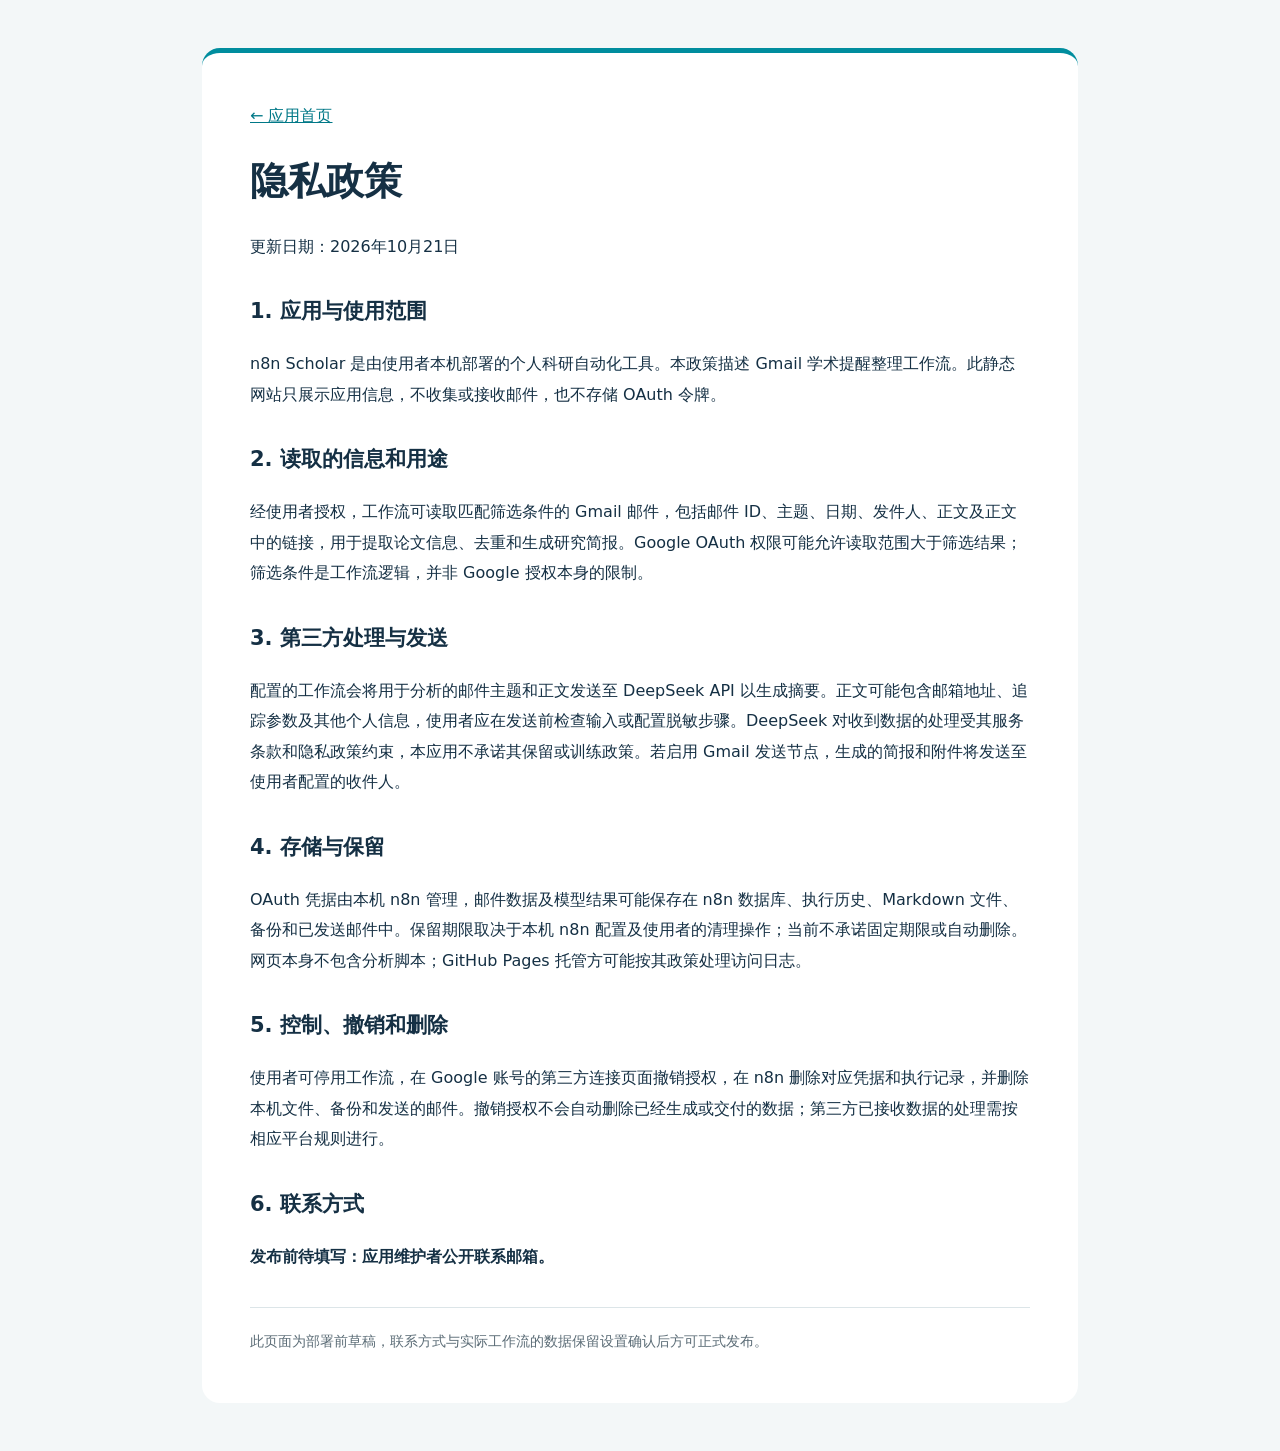
==== privacy.html @ 7ffe9715 "Add files via upload" ====
<!doctype html><html lang="zh-CN"><head><meta charset="utf-8"><meta name="viewport" content="width=device-width,initial-scale=1"><title>隐私政策 — n8n Scholar</title><link rel="stylesheet" href="style.css"></head><body><main><a href="index.html">← 应用首页</a><h1>隐私政策</h1><p>更新日期：2026年10月21日</p><h2>1. 应用与使用范围</h2><p>n8n Scholar 是由使用者本机部署的个人科研自动化工具。本政策描述 Gmail 学术提醒整理工作流。此静态网站只展示应用信息，不收集或接收邮件，也不存储 OAuth 令牌。</p><h2>2. 读取的信息和用途</h2><p>经使用者授权，工作流可读取匹配筛选条件的 Gmail 邮件，包括邮件 ID、主题、日期、发件人、正文及正文中的链接，用于提取论文信息、去重和生成研究简报。Google OAuth 权限可能允许读取范围大于筛选结果；筛选条件是工作流逻辑，并非 Google 授权本身的限制。</p><h2>3. 第三方处理与发送</h2><p>配置的工作流会将用于分析的邮件主题和正文发送至 DeepSeek API 以生成摘要。正文可能包含邮箱地址、追踪参数及其他个人信息，使用者应在发送前检查输入或配置脱敏步骤。DeepSeek 对收到数据的处理受其服务条款和隐私政策约束，本应用不承诺其保留或训练政策。若启用 Gmail 发送节点，生成的简报和附件将发送至使用者配置的收件人。</p><h2>4. 存储与保留</h2><p>OAuth 凭据由本机 n8n 管理，邮件数据及模型结果可能保存在 n8n 数据库、执行历史、Markdown 文件、备份和已发送邮件中。保留期限取决于本机 n8n 配置及使用者的清理操作；当前不承诺固定期限或自动删除。网页本身不包含分析脚本；GitHub Pages 托管方可能按其政策处理访问日志。</p><h2>5. 控制、撤销和删除</h2><p>使用者可停用工作流，在 Google 账号的第三方连接页面撤销授权，在 n8n 删除对应凭据和执行记录，并删除本机文件、备份和发送的邮件。撤销授权不会自动删除已经生成或交付的数据；第三方已接收数据的处理需按相应平台规则进行。</p><h2>6. 联系方式</h2><p><strong>发布前待填写：应用维护者公开联系邮箱。</strong></p><footer>此页面为部署前草稿，联系方式与实际工作流的数据保留设置确认后方可正式发布。</footer></main></body></html>
---- style.css ----
:root{font-family:system-ui,"Microsoft YaHei",sans-serif;color:#153044;background:#f3f7f8}body{margin:0}main{max-width:780px;margin:48px auto;background:white;padding:48px;border-radius:18px;border-top:5px solid #008d9e;line-height:1.9}h1{font-size:38px;line-height:1.3}h2{font-size:21px;margin-top:30px}a{color:#007887}.tag{color:#007887;font-weight:600;letter-spacing:2px}.lead{font-size:23px;color:#476572}.button{display:inline-block;padding:10px 22px;background:#007887;color:white;text-decoration:none;border-radius:8px}footer{border-top:1px solid #dce5e8;margin-top:35px;padding-top:20px;color:#5b6c76;font-size:14px}@media(max-width:650px){main{margin:0;padding:26px;border-radius:0}h1{font-size:30px}}
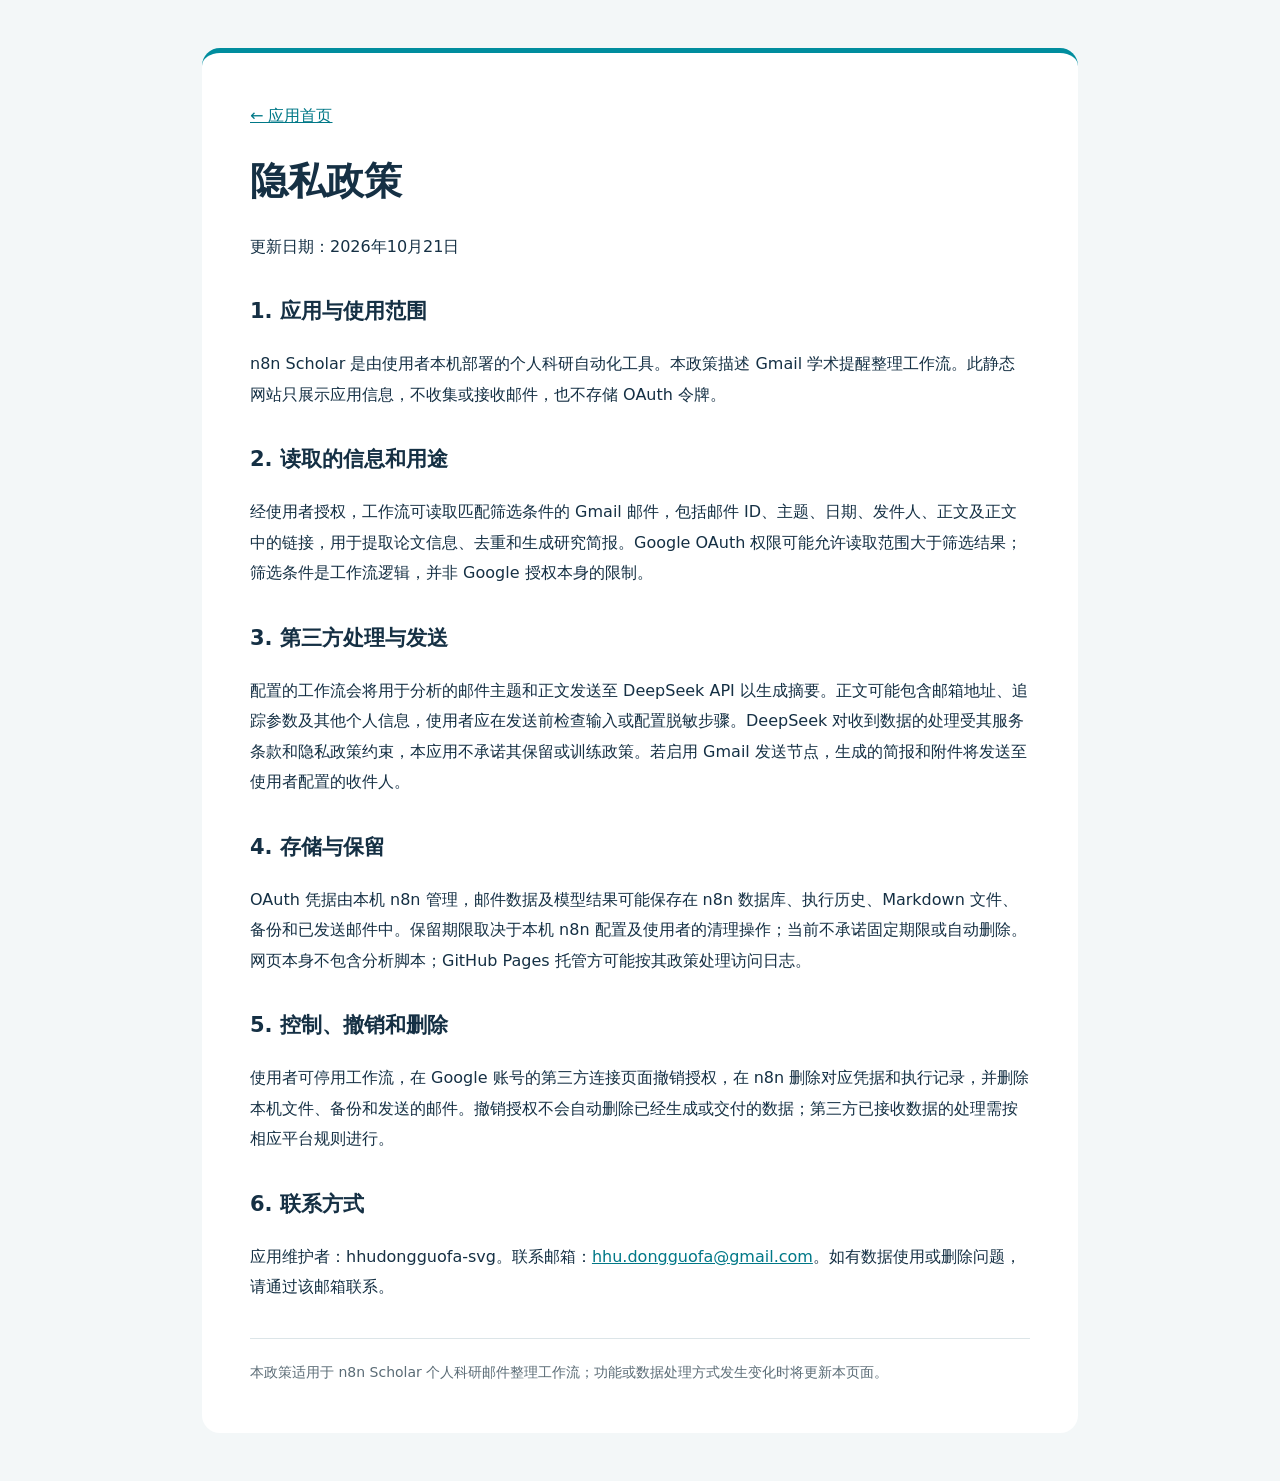
==== commit 45f9995d: "Add files via upload" ====
--- a/privacy.html
+++ b/privacy.html
@@ -1 +1,2 @@
-<!doctype html><html lang="zh-CN"><head><meta charset="utf-8"><meta name="viewport" content="width=device-width,initial-scale=1"><title>隐私政策 — n8n Scholar</title><link rel="stylesheet" href="style.css"></head><body><main><a href="index.html">← 应用首页</a><h1>隐私政策</h1><p>更新日期：2026年10月21日</p><h2>1. 应用与使用范围</h2><p>n8n Scholar 是由使用者本机部署的个人科研自动化工具。本政策描述 Gmail 学术提醒整理工作流。此静态网站只展示应用信息，不收集或接收邮件，也不存储 OAuth 令牌。</p><h2>2. 读取的信息和用途</h2><p>经使用者授权，工作流可读取匹配筛选条件的 Gmail 邮件，包括邮件 ID、主题、日期、发件人、正文及正文中的链接，用于提取论文信息、去重和生成研究简报。Google OAuth 权限可能允许读取范围大于筛选结果；筛选条件是工作流逻辑，并非 Google 授权本身的限制。</p><h2>3. 第三方处理与发送</h2><p>配置的工作流会将用于分析的邮件主题和正文发送至 DeepSeek API 以生成摘要。正文可能包含邮箱地址、追踪参数及其他个人信息，使用者应在发送前检查输入或配置脱敏步骤。DeepSeek 对收到数据的处理受其服务条款和隐私政策约束，本应用不承诺其保留或训练政策。若启用 Gmail 发送节点，生成的简报和附件将发送至使用者配置的收件人。</p><h2>4. 存储与保留</h2><p>OAuth 凭据由本机 n8n 管理，邮件数据及模型结果可能保存在 n8n 数据库、执行历史、Markdown 文件、备份和已发送邮件中。保留期限取决于本机 n8n 配置及使用者的清理操作；当前不承诺固定期限或自动删除。网页本身不包含分析脚本；GitHub Pages 托管方可能按其政策处理访问日志。</p><h2>5. 控制、撤销和删除</h2><p>使用者可停用工作流，在 Google 账号的第三方连接页面撤销授权，在 n8n 删除对应凭据和执行记录，并删除本机文件、备份和发送的邮件。撤销授权不会自动删除已经生成或交付的数据；第三方已接收数据的处理需按相应平台规则进行。</p><h2>6. 联系方式</h2><p><strong>发布前待填写：应用维护者公开联系邮箱。</strong></p><footer>此页面为部署前草稿，联系方式与实际工作流的数据保留设置确认后方可正式发布。</footer></main></body></html>
+<!doctype html><html lang="zh-CN"><head><meta charset="utf-8"><meta name="viewport" content="width=device-width,initial-scale=1"><title>隐私政策 — n8n Scholar</title><link rel="stylesheet" href="style.css"></head><body><main><a href="index.html">← 应用首页</a><h1>隐私政策</h1><p>更新日期：2026年10月21日</p><h2>1. 应用与使用范围</h2><p>n8n Scholar 是由使用者本机部署的个人科研自动化工具。本政策描述 Gmail 学术提醒整理工作流。此静态网站只展示应用信息，不收集或接收邮件，也不存储 OAuth 令牌。</p><h2>2. 读取的信息和用途</h2><p>经使用者授权，工作流可读取匹配筛选条件的 Gmail 邮件，包括邮件 ID、主题、日期、发件人、正文及正文中的链接，用于提取论文信息、去重和生成研究简报。Google OAuth 权限可能允许读取范围大于筛选结果；筛选条件是工作流逻辑，并非 Google 授权本身的限制。</p><h2>3. 第三方处理与发送</h2><p>配置的工作流会将用于分析的邮件主题和正文发送至 DeepSeek API 以生成摘要。正文可能包含邮箱地址、追踪参数及其他个人信息，使用者应在发送前检查输入或配置脱敏步骤。DeepSeek 对收到数据的处理受其服务条款和隐私政策约束，本应用不承诺其保留或训练政策。若启用 Gmail 发送节点，生成的简报和附件将发送至使用者配置的收件人。</p><h2>4. 存储与保留</h2><p>OAuth 凭据由本机 n8n 管理，邮件数据及模型结果可能保存在 n8n 数据库、执行历史、Markdown 文件、备份和已发送邮件中。保留期限取决于本机 n8n 配置及使用者的清理操作；当前不承诺固定期限或自动删除。网页本身不包含分析脚本；GitHub Pages 托管方可能按其政策处理访问日志。</p><h2>5. 控制、撤销和删除</h2><p>使用者可停用工作流，在 Google 账号的第三方连接页面撤销授权，在 n8n 删除对应凭据和执行记录，并删除本机文件、备份和发送的邮件。撤销授权不会自动删除已经生成或交付的数据；第三方已接收数据的处理需按相应平台规则进行。</p><h2>6. 联系方式</h2><p>应用维护者：hhudongguofa-svg。联系邮箱：<a href="mailto:hhu.dongguofa@gmail.com">hhu.dongguofa@gmail.com</a>。如有数据使用或删除问题，请通过该邮箱联系。</p><footer>本政策适用于 n8n Scholar 个人科研邮件整理工作流；功能或数据处理方式发生变化时将更新本页面。</footer></main></body></html>
+
